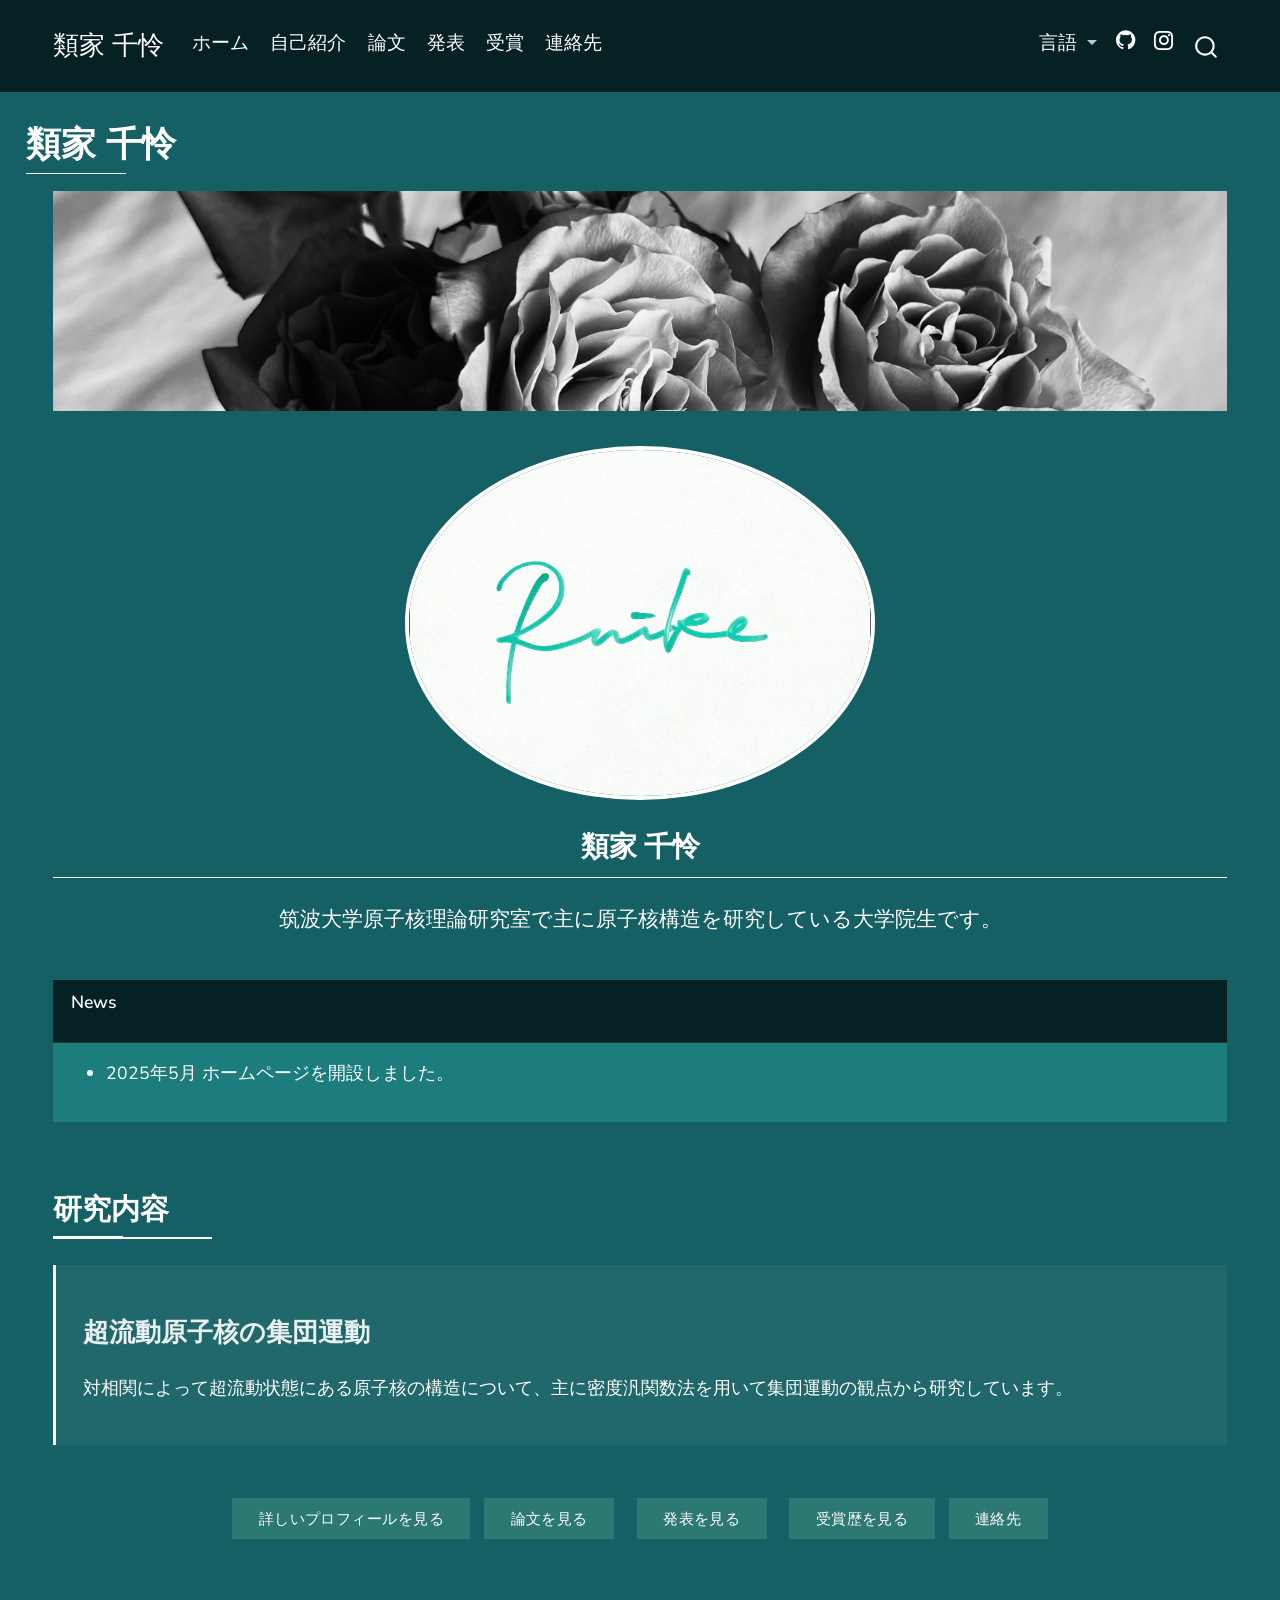
==== docs/index.html @ 18f96462 "Add docs directory and .nojekyll file for GitHub Pages" ====
<!DOCTYPE html>
<html xmlns="http://www.w3.org/1999/xhtml" lang="en" xml:lang="en"><head>

<meta charset="utf-8">
<meta name="generator" content="quarto-1.7.31">

<meta name="viewport" content="width=device-width, initial-scale=1.0, user-scalable=yes">


<title>類家 千怜</title>
<style>
code{white-space: pre-wrap;}
span.smallcaps{font-variant: small-caps;}
div.columns{display: flex; gap: min(4vw, 1.5em);}
div.column{flex: auto; overflow-x: auto;}
div.hanging-indent{margin-left: 1.5em; text-indent: -1.5em;}
ul.task-list{list-style: none;}
ul.task-list li input[type="checkbox"] {
  width: 0.8em;
  margin: 0 0.8em 0.2em -1em; /* quarto-specific, see https://github.com/quarto-dev/quarto-cli/issues/4556 */ 
  vertical-align: middle;
}
</style>


<script src="site_libs/quarto-nav/quarto-nav.js"></script>
<script src="site_libs/quarto-nav/headroom.min.js"></script>
<script src="site_libs/clipboard/clipboard.min.js"></script>
<script src="site_libs/quarto-search/autocomplete.umd.js"></script>
<script src="site_libs/quarto-search/fuse.min.js"></script>
<script src="site_libs/quarto-search/quarto-search.js"></script>
<meta name="quarto:offset" content="./">
<link href="./images/favicon.svg" rel="icon" type="image/svg+xml">
<script src="site_libs/quarto-html/quarto.js" type="module"></script>
<script src="site_libs/quarto-html/tabsets/tabsets.js" type="module"></script>
<script src="site_libs/quarto-html/popper.min.js"></script>
<script src="site_libs/quarto-html/tippy.umd.min.js"></script>
<script src="site_libs/quarto-html/anchor.min.js"></script>
<link href="site_libs/quarto-html/tippy.css" rel="stylesheet">
<link href="site_libs/quarto-html/quarto-syntax-highlighting-dark-8ef56b68f8fa1e9d2ba328e99e439f80.css" rel="stylesheet" id="quarto-text-highlighting-styles">
<script src="site_libs/bootstrap/bootstrap.min.js"></script>
<link href="site_libs/bootstrap/bootstrap-icons.css" rel="stylesheet">
<link href="site_libs/bootstrap/bootstrap-ca88c0de2de759c00b7eff23eca7222f.min.css" rel="stylesheet" append-hash="true" id="quarto-bootstrap" data-mode="dark">
<script id="quarto-search-options" type="application/json">{
  "location": "navbar",
  "copy-button": false,
  "collapse-after": 3,
  "panel-placement": "end",
  "type": "overlay",
  "limit": 50,
  "keyboard-shortcut": [
    "f",
    "/",
    "s"
  ],
  "show-item-context": false,
  "language": {
    "search-no-results-text": "No results",
    "search-matching-documents-text": "matching documents",
    "search-copy-link-title": "Copy link to search",
    "search-hide-matches-text": "Hide additional matches",
    "search-more-match-text": "more match in this document",
    "search-more-matches-text": "more matches in this document",
    "search-clear-button-title": "Clear",
    "search-text-placeholder": "",
    "search-detached-cancel-button-title": "Cancel",
    "search-submit-button-title": "Submit",
    "search-label": "Search"
  }
}</script>
<link href="https://fonts.googleapis.com/css2?family=Nunito:wght@400;500;600;700&amp;display=swap" rel="stylesheet">
<link rel="stylesheet" href="https://cdn.jsdelivr.net/npm/bootstrap-icons@1.10.3/font/bootstrap-icons.css">


<link rel="stylesheet" href="styles.css">
</head>

<body class="nav-fixed quarto-light">

<div id="quarto-search-results"></div>
  <header id="quarto-header" class="headroom fixed-top">
    <nav class="navbar navbar-expand-lg " data-bs-theme="dark">
      <div class="navbar-container container-fluid">
      <div class="navbar-brand-container mx-auto">
    <a class="navbar-brand" href="./index.html">
    <span class="navbar-title">類家 千怜</span>
    </a>
  </div>
            <div id="quarto-search" class="" title="Search"></div>
          <button class="navbar-toggler" type="button" data-bs-toggle="collapse" data-bs-target="#navbarCollapse" aria-controls="navbarCollapse" role="menu" aria-expanded="false" aria-label="Toggle navigation" onclick="if (window.quartoToggleHeadroom) { window.quartoToggleHeadroom(); }">
  <span class="navbar-toggler-icon"></span>
</button>
          <div class="collapse navbar-collapse" id="navbarCollapse">
            <ul class="navbar-nav navbar-nav-scroll me-auto">
  <li class="nav-item">
    <a class="nav-link active" href="./index.html" aria-current="page"> 
<span class="menu-text">ホーム</span></a>
  </li>  
  <li class="nav-item">
    <a class="nav-link" href="./profile.html"> 
<span class="menu-text">自己紹介</span></a>
  </li>  
  <li class="nav-item">
    <a class="nav-link" href="./papers.html"> 
<span class="menu-text">論文</span></a>
  </li>  
  <li class="nav-item">
    <a class="nav-link" href="./presentations.html"> 
<span class="menu-text">発表</span></a>
  </li>  
  <li class="nav-item">
    <a class="nav-link" href="./awards.html"> 
<span class="menu-text">受賞</span></a>
  </li>  
  <li class="nav-item">
    <a class="nav-link" href="./contact.html"> 
<span class="menu-text">連絡先</span></a>
  </li>  
</ul>
            <ul class="navbar-nav navbar-nav-scroll ms-auto">
  <li class="nav-item dropdown ">
    <a class="nav-link dropdown-toggle" href="#" id="nav-menu-" role="link" data-bs-toggle="dropdown" aria-expanded="false">
 <span class="menu-text">言語</span>
    </a>
    <ul class="dropdown-menu dropdown-menu-end" aria-labelledby="nav-menu-">    
        <li>
    <a class="dropdown-item" href="./index.html">
 <span class="dropdown-text">日本語</span></a>
  </li>  
        <li>
    <a class="dropdown-item" href="./en/index.html">
 <span class="dropdown-text">English</span></a>
  </li>  
    </ul>
  </li>
  <li class="nav-item compact">
    <a class="nav-link" href="https://github.com/ruike316"> <i class="bi bi-github" role="img">
</i> 
<span class="menu-text"></span></a>
  </li>  
  <li class="nav-item compact">
    <a class="nav-link" href="https://www.instagram.com/___toilet/"> <i class="bi bi-instagram" role="img">
</i> 
<span class="menu-text"></span></a>
  </li>  
</ul>
          </div> <!-- /navcollapse -->
            <div class="quarto-navbar-tools">
</div>
      </div> <!-- /container-fluid -->
    </nav>
</header>
<!-- content -->
<div id="quarto-content" class="quarto-container page-columns page-rows-contents page-layout-full page-navbar">
<!-- sidebar -->
<!-- margin-sidebar -->
    <div id="quarto-margin-sidebar" class="sidebar margin-sidebar zindex-bottom">
        
    </div>
<!-- main -->
<main class="content column-page" id="quarto-document-content">

<header id="title-block-header" class="quarto-title-block default">
<div class="quarto-title">
<h1 class="title">類家 千怜</h1>
</div>



<div class="quarto-title-meta column-page">

    
  
    
  </div>
  


</header>


<div class="container-fluid content">
<div class="row">
<div class="col-12">
<p><img src="images/header.jpg" class="header-image" alt="ヘッダー画像"></p>
</div>
</div>
<div class="row">
<div class="col-md-4">
<div class="profile-container">
<img src="images/profile.jpg" class="img-fluid rounded-circle mb-3" style="max-width: 40%;" alt="プロフィール写真">
<div class="profile-name">
類家 千怜
</div>
<p class="profile-description">
筑波大学原子核理論研究室で主に原子核構造を研究している大学院生です。
</p>
</div>
</div>
<div class="col-md-8">
<div class="card mt-4 mb-4">
<div class="card-header">
<p>News</p>
</div>
<div class="card-body">
<ul>
<li>
2025年5月 ホームページを開設しました。
</li>
</ul>
</div>
</div>
<h2 class="anchored">
研究内容
</h2>
<div class="publication">
<h3 class="anchored">
超流動原子核の集団運動
</h3>
<p>
対相関によって超流動状態にある原子核の構造について、主に密度汎関数法を用いて集団運動の観点から研究しています。
</p>
</div>
<div class="row mt-5">
<div class="col-md-12 text-center">
<p><a href="profile.html" class="btn btn-primary">詳しいプロフィールを見る</a> <a href="papers.html" class="btn btn-primary mx-2">論文を見る</a> <a href="presentations.html" class="btn btn-primary mx-2">発表を見る</a> <a href="awards.html" class="btn btn-primary mx-2">受賞歴を見る</a> <a href="contact.html" class="btn btn-primary">連絡先</a></p>
</div>
</div>
</div>
</div>
</div>



</main> <!-- /main -->
<script id="quarto-html-after-body" type="application/javascript">
  window.document.addEventListener("DOMContentLoaded", function (event) {
    const icon = "";
    const anchorJS = new window.AnchorJS();
    anchorJS.options = {
      placement: 'right',
      icon: icon
    };
    anchorJS.add('.anchored');
    const isCodeAnnotation = (el) => {
      for (const clz of el.classList) {
        if (clz.startsWith('code-annotation-')) {                     
          return true;
        }
      }
      return false;
    }
    const onCopySuccess = function(e) {
      // button target
      const button = e.trigger;
      // don't keep focus
      button.blur();
      // flash "checked"
      button.classList.add('code-copy-button-checked');
      var currentTitle = button.getAttribute("title");
      button.setAttribute("title", "Copied!");
      let tooltip;
      if (window.bootstrap) {
        button.setAttribute("data-bs-toggle", "tooltip");
        button.setAttribute("data-bs-placement", "left");
        button.setAttribute("data-bs-title", "Copied!");
        tooltip = new bootstrap.Tooltip(button, 
          { trigger: "manual", 
            customClass: "code-copy-button-tooltip",
            offset: [0, -8]});
        tooltip.show();    
      }
      setTimeout(function() {
        if (tooltip) {
          tooltip.hide();
          button.removeAttribute("data-bs-title");
          button.removeAttribute("data-bs-toggle");
          button.removeAttribute("data-bs-placement");
        }
        button.setAttribute("title", currentTitle);
        button.classList.remove('code-copy-button-checked');
      }, 1000);
      // clear code selection
      e.clearSelection();
    }
    const getTextToCopy = function(trigger) {
        const codeEl = trigger.previousElementSibling.cloneNode(true);
        for (const childEl of codeEl.children) {
          if (isCodeAnnotation(childEl)) {
            childEl.remove();
          }
        }
        return codeEl.innerText;
    }
    const clipboard = new window.ClipboardJS('.code-copy-button:not([data-in-quarto-modal])', {
      text: getTextToCopy
    });
    clipboard.on('success', onCopySuccess);
    if (window.document.getElementById('quarto-embedded-source-code-modal')) {
      const clipboardModal = new window.ClipboardJS('.code-copy-button[data-in-quarto-modal]', {
        text: getTextToCopy,
        container: window.document.getElementById('quarto-embedded-source-code-modal')
      });
      clipboardModal.on('success', onCopySuccess);
    }
      var localhostRegex = new RegExp(/^(?:http|https):\/\/localhost\:?[0-9]*\//);
      var mailtoRegex = new RegExp(/^mailto:/);
        var filterRegex = new RegExp("https:\/\/ruike316\.github\.io\/portfolio\/");
      var isInternal = (href) => {
          return filterRegex.test(href) || localhostRegex.test(href) || mailtoRegex.test(href);
      }
      // Inspect non-navigation links and adorn them if external
     var links = window.document.querySelectorAll('a[href]:not(.nav-link):not(.navbar-brand):not(.toc-action):not(.sidebar-link):not(.sidebar-item-toggle):not(.pagination-link):not(.no-external):not([aria-hidden]):not(.dropdown-item):not(.quarto-navigation-tool):not(.about-link)');
      for (var i=0; i<links.length; i++) {
        const link = links[i];
        if (!isInternal(link.href)) {
          // undo the damage that might have been done by quarto-nav.js in the case of
          // links that we want to consider external
          if (link.dataset.originalHref !== undefined) {
            link.href = link.dataset.originalHref;
          }
        }
      }
    function tippyHover(el, contentFn, onTriggerFn, onUntriggerFn) {
      const config = {
        allowHTML: true,
        maxWidth: 500,
        delay: 100,
        arrow: false,
        appendTo: function(el) {
            return el.parentElement;
        },
        interactive: true,
        interactiveBorder: 10,
        theme: 'quarto',
        placement: 'bottom-start',
      };
      if (contentFn) {
        config.content = contentFn;
      }
      if (onTriggerFn) {
        config.onTrigger = onTriggerFn;
      }
      if (onUntriggerFn) {
        config.onUntrigger = onUntriggerFn;
      }
      window.tippy(el, config); 
    }
    const noterefs = window.document.querySelectorAll('a[role="doc-noteref"]');
    for (var i=0; i<noterefs.length; i++) {
      const ref = noterefs[i];
      tippyHover(ref, function() {
        // use id or data attribute instead here
        let href = ref.getAttribute('data-footnote-href') || ref.getAttribute('href');
        try { href = new URL(href).hash; } catch {}
        const id = href.replace(/^#\/?/, "");
        const note = window.document.getElementById(id);
        if (note) {
          return note.innerHTML;
        } else {
          return "";
        }
      });
    }
    const xrefs = window.document.querySelectorAll('a.quarto-xref');
    const processXRef = (id, note) => {
      // Strip column container classes
      const stripColumnClz = (el) => {
        el.classList.remove("page-full", "page-columns");
        if (el.children) {
          for (const child of el.children) {
            stripColumnClz(child);
          }
        }
      }
      stripColumnClz(note)
      if (id === null || id.startsWith('sec-')) {
        // Special case sections, only their first couple elements
        const container = document.createElement("div");
        if (note.children && note.children.length > 2) {
          container.appendChild(note.children[0].cloneNode(true));
          for (let i = 1; i < note.children.length; i++) {
            const child = note.children[i];
            if (child.tagName === "P" && child.innerText === "") {
              continue;
            } else {
              container.appendChild(child.cloneNode(true));
              break;
            }
          }
          if (window.Quarto?.typesetMath) {
            window.Quarto.typesetMath(container);
          }
          return container.innerHTML
        } else {
          if (window.Quarto?.typesetMath) {
            window.Quarto.typesetMath(note);
          }
          return note.innerHTML;
        }
      } else {
        // Remove any anchor links if they are present
        const anchorLink = note.querySelector('a.anchorjs-link');
        if (anchorLink) {
          anchorLink.remove();
        }
        if (window.Quarto?.typesetMath) {
          window.Quarto.typesetMath(note);
        }
        if (note.classList.contains("callout")) {
          return note.outerHTML;
        } else {
          return note.innerHTML;
        }
      }
    }
    for (var i=0; i<xrefs.length; i++) {
      const xref = xrefs[i];
      tippyHover(xref, undefined, function(instance) {
        instance.disable();
        let url = xref.getAttribute('href');
        let hash = undefined; 
        if (url.startsWith('#')) {
          hash = url;
        } else {
          try { hash = new URL(url).hash; } catch {}
        }
        if (hash) {
          const id = hash.replace(/^#\/?/, "");
          const note = window.document.getElementById(id);
          if (note !== null) {
            try {
              const html = processXRef(id, note.cloneNode(true));
              instance.setContent(html);
            } finally {
              instance.enable();
              instance.show();
            }
          } else {
            // See if we can fetch this
            fetch(url.split('#')[0])
            .then(res => res.text())
            .then(html => {
              const parser = new DOMParser();
              const htmlDoc = parser.parseFromString(html, "text/html");
              const note = htmlDoc.getElementById(id);
              if (note !== null) {
                const html = processXRef(id, note);
                instance.setContent(html);
              } 
            }).finally(() => {
              instance.enable();
              instance.show();
            });
          }
        } else {
          // See if we can fetch a full url (with no hash to target)
          // This is a special case and we should probably do some content thinning / targeting
          fetch(url)
          .then(res => res.text())
          .then(html => {
            const parser = new DOMParser();
            const htmlDoc = parser.parseFromString(html, "text/html");
            const note = htmlDoc.querySelector('main.content');
            if (note !== null) {
              // This should only happen for chapter cross references
              // (since there is no id in the URL)
              // remove the first header
              if (note.children.length > 0 && note.children[0].tagName === "HEADER") {
                note.children[0].remove();
              }
              const html = processXRef(null, note);
              instance.setContent(html);
            } 
          }).finally(() => {
            instance.enable();
            instance.show();
          });
        }
      }, function(instance) {
      });
    }
        let selectedAnnoteEl;
        const selectorForAnnotation = ( cell, annotation) => {
          let cellAttr = 'data-code-cell="' + cell + '"';
          let lineAttr = 'data-code-annotation="' +  annotation + '"';
          const selector = 'span[' + cellAttr + '][' + lineAttr + ']';
          return selector;
        }
        const selectCodeLines = (annoteEl) => {
          const doc = window.document;
          const targetCell = annoteEl.getAttribute("data-target-cell");
          const targetAnnotation = annoteEl.getAttribute("data-target-annotation");
          const annoteSpan = window.document.querySelector(selectorForAnnotation(targetCell, targetAnnotation));
          const lines = annoteSpan.getAttribute("data-code-lines").split(",");
          const lineIds = lines.map((line) => {
            return targetCell + "-" + line;
          })
          let top = null;
          let height = null;
          let parent = null;
          if (lineIds.length > 0) {
              //compute the position of the single el (top and bottom and make a div)
              const el = window.document.getElementById(lineIds[0]);
              top = el.offsetTop;
              height = el.offsetHeight;
              parent = el.parentElement.parentElement;
            if (lineIds.length > 1) {
              const lastEl = window.document.getElementById(lineIds[lineIds.length - 1]);
              const bottom = lastEl.offsetTop + lastEl.offsetHeight;
              height = bottom - top;
            }
            if (top !== null && height !== null && parent !== null) {
              // cook up a div (if necessary) and position it 
              let div = window.document.getElementById("code-annotation-line-highlight");
              if (div === null) {
                div = window.document.createElement("div");
                div.setAttribute("id", "code-annotation-line-highlight");
                div.style.position = 'absolute';
                parent.appendChild(div);
              }
              div.style.top = top - 2 + "px";
              div.style.height = height + 4 + "px";
              div.style.left = 0;
              let gutterDiv = window.document.getElementById("code-annotation-line-highlight-gutter");
              if (gutterDiv === null) {
                gutterDiv = window.document.createElement("div");
                gutterDiv.setAttribute("id", "code-annotation-line-highlight-gutter");
                gutterDiv.style.position = 'absolute';
                const codeCell = window.document.getElementById(targetCell);
                const gutter = codeCell.querySelector('.code-annotation-gutter');
                gutter.appendChild(gutterDiv);
              }
              gutterDiv.style.top = top - 2 + "px";
              gutterDiv.style.height = height + 4 + "px";
            }
            selectedAnnoteEl = annoteEl;
          }
        };
        const unselectCodeLines = () => {
          const elementsIds = ["code-annotation-line-highlight", "code-annotation-line-highlight-gutter"];
          elementsIds.forEach((elId) => {
            const div = window.document.getElementById(elId);
            if (div) {
              div.remove();
            }
          });
          selectedAnnoteEl = undefined;
        };
          // Handle positioning of the toggle
      window.addEventListener(
        "resize",
        throttle(() => {
          elRect = undefined;
          if (selectedAnnoteEl) {
            selectCodeLines(selectedAnnoteEl);
          }
        }, 10)
      );
      function throttle(fn, ms) {
      let throttle = false;
      let timer;
        return (...args) => {
          if(!throttle) { // first call gets through
              fn.apply(this, args);
              throttle = true;
          } else { // all the others get throttled
              if(timer) clearTimeout(timer); // cancel #2
              timer = setTimeout(() => {
                fn.apply(this, args);
                timer = throttle = false;
              }, ms);
          }
        };
      }
        // Attach click handler to the DT
        const annoteDls = window.document.querySelectorAll('dt[data-target-cell]');
        for (const annoteDlNode of annoteDls) {
          annoteDlNode.addEventListener('click', (event) => {
            const clickedEl = event.target;
            if (clickedEl !== selectedAnnoteEl) {
              unselectCodeLines();
              const activeEl = window.document.querySelector('dt[data-target-cell].code-annotation-active');
              if (activeEl) {
                activeEl.classList.remove('code-annotation-active');
              }
              selectCodeLines(clickedEl);
              clickedEl.classList.add('code-annotation-active');
            } else {
              // Unselect the line
              unselectCodeLines();
              clickedEl.classList.remove('code-annotation-active');
            }
          });
        }
    const findCites = (el) => {
      const parentEl = el.parentElement;
      if (parentEl) {
        const cites = parentEl.dataset.cites;
        if (cites) {
          return {
            el,
            cites: cites.split(' ')
          };
        } else {
          return findCites(el.parentElement)
        }
      } else {
        return undefined;
      }
    };
    var bibliorefs = window.document.querySelectorAll('a[role="doc-biblioref"]');
    for (var i=0; i<bibliorefs.length; i++) {
      const ref = bibliorefs[i];
      const citeInfo = findCites(ref);
      if (citeInfo) {
        tippyHover(citeInfo.el, function() {
          var popup = window.document.createElement('div');
          citeInfo.cites.forEach(function(cite) {
            var citeDiv = window.document.createElement('div');
            citeDiv.classList.add('hanging-indent');
            citeDiv.classList.add('csl-entry');
            var biblioDiv = window.document.getElementById('ref-' + cite);
            if (biblioDiv) {
              citeDiv.innerHTML = biblioDiv.innerHTML;
            }
            popup.appendChild(citeDiv);
          });
          return popup.innerHTML;
        });
      }
    }
  });
  </script>
</div> <!-- /content -->




</body></html>
---- docs/site_libs/quarto-html/tippy.css ----
.tippy-box[data-animation=fade][data-state=hidden]{opacity:0}[data-tippy-root]{max-width:calc(100vw - 10px)}.tippy-box{position:relative;background-color:#333;color:#fff;border-radius:4px;font-size:14px;line-height:1.4;white-space:normal;outline:0;transition-property:transform,visibility,opacity}.tippy-box[data-placement^=top]>.tippy-arrow{bottom:0}.tippy-box[data-placement^=top]>.tippy-arrow:before{bottom:-7px;left:0;border-width:8px 8px 0;border-top-color:initial;transform-origin:center top}.tippy-box[data-placement^=bottom]>.tippy-arrow{top:0}.tippy-box[data-placement^=bottom]>.tippy-arrow:before{top:-7px;left:0;border-width:0 8px 8px;border-bottom-color:initial;transform-origin:center bottom}.tippy-box[data-placement^=left]>.tippy-arrow{right:0}.tippy-box[data-placement^=left]>.tippy-arrow:before{border-width:8px 0 8px 8px;border-left-color:initial;right:-7px;transform-origin:center left}.tippy-box[data-placement^=right]>.tippy-arrow{left:0}.tippy-box[data-placement^=right]>.tippy-arrow:before{left:-7px;border-width:8px 8px 8px 0;border-right-color:initial;transform-origin:center right}.tippy-box[data-inertia][data-state=visible]{transition-timing-function:cubic-bezier(.54,1.5,.38,1.11)}.tippy-arrow{width:16px;height:16px;color:#333}.tippy-arrow:before{content:"";position:absolute;border-color:transparent;border-style:solid}.tippy-content{position:relative;padding:5px 9px;z-index:1}
---- docs/site_libs/quarto-html/quarto-syntax-highlighting-dark-8ef56b68f8fa1e9d2ba328e99e439f80.css ----
/* quarto syntax highlight colors */
:root {
  --quarto-hl-al-color: #f07178;
  --quarto-hl-an-color: #d4d0ab;
  --quarto-hl-at-color: #00e0e0;
  --quarto-hl-bn-color: #d4d0ab;
  --quarto-hl-bu-color: #abe338;
  --quarto-hl-ch-color: #abe338;
  --quarto-hl-co-color: #f8f8f2;
  --quarto-hl-cv-color: #ffd700;
  --quarto-hl-cn-color: #ffd700;
  --quarto-hl-cf-color: #ffa07a;
  --quarto-hl-dt-color: #ffa07a;
  --quarto-hl-dv-color: #d4d0ab;
  --quarto-hl-do-color: #f8f8f2;
  --quarto-hl-er-color: #f07178;
  --quarto-hl-ex-color: #00e0e0;
  --quarto-hl-fl-color: #d4d0ab;
  --quarto-hl-fu-color: #ffa07a;
  --quarto-hl-im-color: #abe338;
  --quarto-hl-in-color: #d4d0ab;
  --quarto-hl-kw-color: #ffa07a;
  --quarto-hl-op-color: #ffa07a;
  --quarto-hl-ot-color: #00e0e0;
  --quarto-hl-pp-color: #dcc6e0;
  --quarto-hl-re-color: #00e0e0;
  --quarto-hl-sc-color: #abe338;
  --quarto-hl-ss-color: #abe338;
  --quarto-hl-st-color: #abe338;
  --quarto-hl-va-color: #00e0e0;
  --quarto-hl-vs-color: #abe338;
  --quarto-hl-wa-color: #dcc6e0;
}

/* other quarto variables */
:root {
  --quarto-font-monospace: SFMono-Regular, Menlo, Monaco, Consolas, "Liberation Mono", "Courier New", monospace;
}

/* syntax highlight based on Pandoc's rules */
pre > code.sourceCode > span {
  color: #f8f8f2;
}

code.sourceCode > span {
  color: #f8f8f2;
}

div.sourceCode,
div.sourceCode pre.sourceCode {
  color: #f8f8f2;
}

/* Normal */
code span {
  color: #f8f8f2;
}

/* Alert */
code span.al {
  color: #f07178;
}

/* Annotation */
code span.an {
  color: #d4d0ab;
}

/* Attribute */
code span.at {
  color: #00e0e0;
}

/* BaseN */
code span.bn {
  color: #d4d0ab;
}

/* BuiltIn */
code span.bu {
  color: #abe338;
}

/* ControlFlow */
code span.cf {
  font-weight: bold;
  color: #ffa07a;
}

/* Char */
code span.ch {
  color: #abe338;
}

/* Constant */
code span.cn {
  color: #ffd700;
}

/* Comment */
code span.co {
  font-style: italic;
  color: #f8f8f2;
}

/* CommentVar */
code span.cv {
  color: #ffd700;
}

/* Documentation */
code span.do {
  color: #f8f8f2;
}

/* DataType */
code span.dt {
  color: #ffa07a;
}

/* DecVal */
code span.dv {
  color: #d4d0ab;
}

/* Error */
code span.er {
  color: #f07178;
  text-decoration: underline;
}

/* Extension */
code span.ex {
  font-weight: bold;
  color: #00e0e0;
}

/* Float */
code span.fl {
  color: #d4d0ab;
}

/* Function */
code span.fu {
  color: #ffa07a;
}

/* Import */
code span.im {
  color: #abe338;
}

/* Information */
code span.in {
  color: #d4d0ab;
}

/* Keyword */
code span.kw {
  font-weight: bold;
  color: #ffa07a;
}

/* Operator */
code span.op {
  color: #ffa07a;
}

/* Other */
code span.ot {
  color: #00e0e0;
}

/* Preprocessor */
code span.pp {
  color: #dcc6e0;
}

/* RegionMarker */
code span.re {
  background-color: #f8f8f2;
  color: #00e0e0;
}

/* SpecialChar */
code span.sc {
  color: #abe338;
}

/* SpecialString */
code span.ss {
  color: #abe338;
}

/* String */
code span.st {
  color: #abe338;
}

/* Variable */
code span.va {
  color: #00e0e0;
}

/* VerbatimString */
code span.vs {
  color: #abe338;
}

/* Warning */
code span.wa {
  color: #dcc6e0;
}

.prevent-inlining {
  content: "</";
}

/*# sourceMappingURL=cf5278f7cea5512246cb3b41cb474b3b.css.map */
---- docs/styles.css ----
/* css styles */

/* シンプルなスタイル */
body {
  color: white;
  background-color: #156064;
}

h1, h2, h3, h4, h5, h6 {
  color: white;
}

h2 {
  border-bottom: 2px solid white;
  padding-bottom: 0.5rem;
  display: inline-block;
}

.card-header {
  background-color: #052124;
  color: white;
  border-bottom: 2px solid white;
}

a {
  color: white;
}

a:hover {
  color: rgba(255, 255, 255, 0.7);
  text-decoration: none;
}

.navbar-dark .navbar-nav .nav-link:hover, 
.navbar-dark .navbar-nav .nav-link:focus {
  color: rgba(255, 255, 255, 0.7) !important;
}

.publication {
  background-color: rgba(255, 255, 255, 0.05);
  padding: 1.5rem;
  margin-bottom: 1.5rem;
  border-left: 3px solid white;
}

.publication:hover {
  background-color: rgba(255, 255, 255, 0.1);
}

.publication h3 {
  color: white;
}

.pub-title {
  color: white;
  font-weight: 600;
}

.pub-details {
  font-size: 0.9em;
  color: rgba(255, 255, 255, 0.8);
}

.pub-authors {
  color: white;
  font-style: italic;
}

.pub-journal {
  color: rgba(255, 255, 255, 0.8);
}

.contact-card {
  background-color: rgba(255, 255, 255, 0.05);
  color: white;
  border-top: none;
}

.header-image {
  width: 100%;
  height: auto;
  max-height: 220px; /* ヘッダー画像の高さを1.1倍に */
  object-fit: cover;
  border-bottom: none;
}

.container-fluid .content {
  padding-top: 0; /* コンテンツの上部パディングを削除 */
}

/* タイトルが表示されるのを防ぐためのクラス */
.title-hidden {
  visibility: hidden;
  height: 0;
  margin: 0;
  padding: 0;
}

/* プロフィール画像の下に名前を表示 */
.profile-name {
  font-size: 1.6rem; /* 名前のサイズを大きくする */
  font-weight: 600;
  margin-top: 0.5rem;
  margin-bottom: 0.5rem;
  padding-bottom: 0.5rem;
  border-bottom: 1px solid white;
  width: 100%; /* 白線を長くする */
  text-align: center; /* 名前を中央に配置 */
}

.profile-description {
  font-size: 1.2rem;
  margin-top: 1rem;
  text-align: left;
  line-height: 1.5;
}

/* プロフィール画像を中央に配置 */
.profile-container {
  display: flex;
  flex-direction: column;
  align-items: center;
  text-align: left;
}

/* レスポンシブ調整 */
@media (max-width: 768px) {
  .btn {
    display: block;
    width: 100%;
    margin-bottom: 0.5rem;
  }
}

/* ソーシャルアイコン */
.navbar-nav .nav-item .nav-link[href*="github"],
.navbar-nav .nav-item .nav-link[href*="instagram"] {
  color: white !important;
}

.navbar-nav .nav-item .nav-link[href*="github"]:hover,
.navbar-nav .nav-item .nav-link[href*="instagram"]:hover {
  color: rgba(255, 255, 255, 0.7) !important;
}

/* バラのアニメーション */
.rose {
  position: fixed;
  width: 40px;
  height: 40px;
  background-image: url('images/roses.svg');
  background-size: contain;
  background-repeat: no-repeat;
  z-index: -1;
  opacity: 0.3;
  pointer-events: none;
}

.rose1 { top: 10%; left: 5%; animation: float 20s infinite ease-in-out; }
.rose2 { top: 70%; left: 80%; animation: float 15s infinite ease-in-out; }
.rose3 { top: 40%; left: 90%; animation: float 18s infinite ease-in-out; }

@keyframes float {
  0%, 100% { transform: translateY(0) rotate(0deg); }
  50% { transform: translateY(-20px) rotate(5deg); }
}
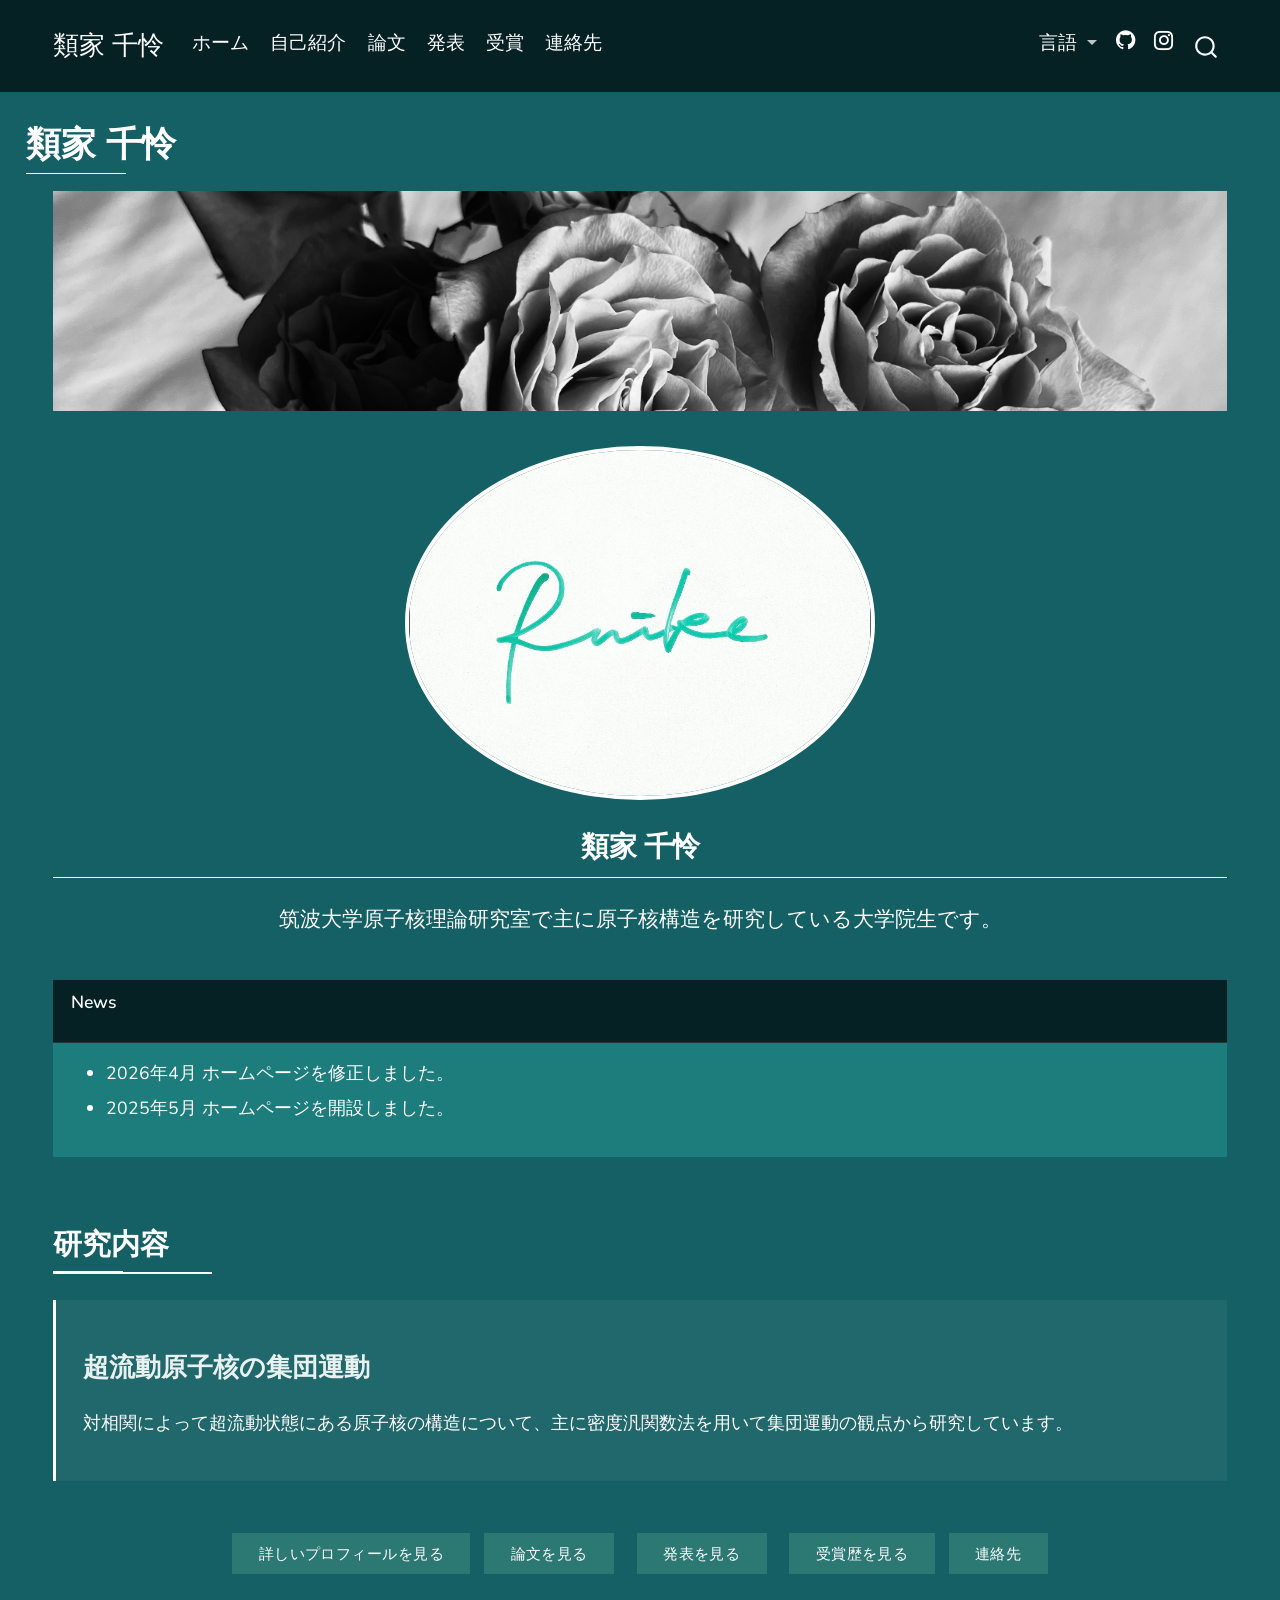
==== commit 8a1c390e: "Add April 2026 news entry Co-Authored-By: Claude Opus 4.6 <noreply@anthropic.com>" ====
--- a/docs/index.html
+++ b/docs/index.html
@@ -204,6 +204,9 @@
 </div>
 <div class="card-body">
 <ul>
+<li>
+2026年4月 ホームページを修正しました。
+</li>
 <li>
 2025年5月 ホームページを開設しました。
 </li>
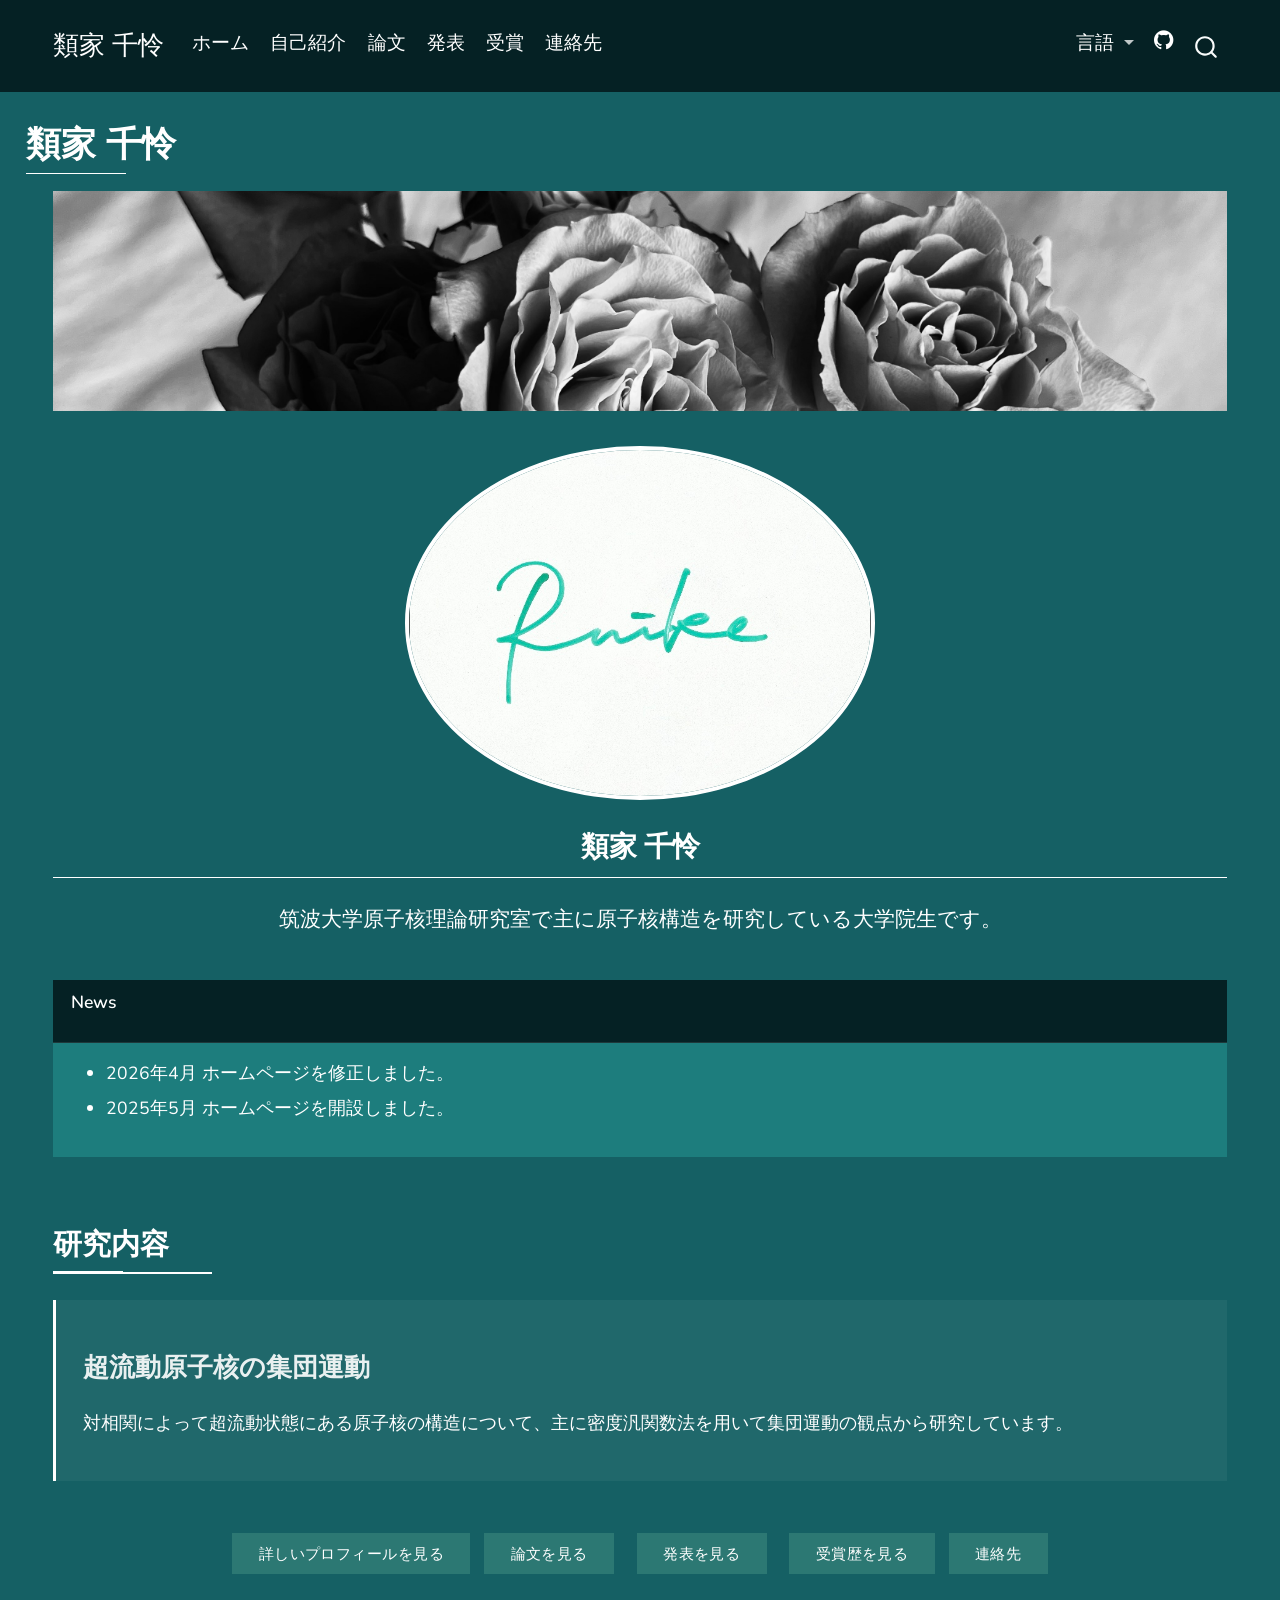
==== commit 14d62fcc: "Comment out Instagram links across all pages Co-Authored-By: Claude Opus 4.6 <noreply@anthropic.com>" ====
--- a/docs/index.html
+++ b/docs/index.html
@@ -135,11 +135,6 @@
   </li>
   <li class="nav-item compact">
     <a class="nav-link" href="https://github.com/ruike316"> <i class="bi bi-github" role="img">
-</i> 
-<span class="menu-text"></span></a>
-  </li>  
-  <li class="nav-item compact">
-    <a class="nav-link" href="https://www.instagram.com/___toilet/"> <i class="bi bi-instagram" role="img">
 </i> 
 <span class="menu-text"></span></a>
   </li>  
